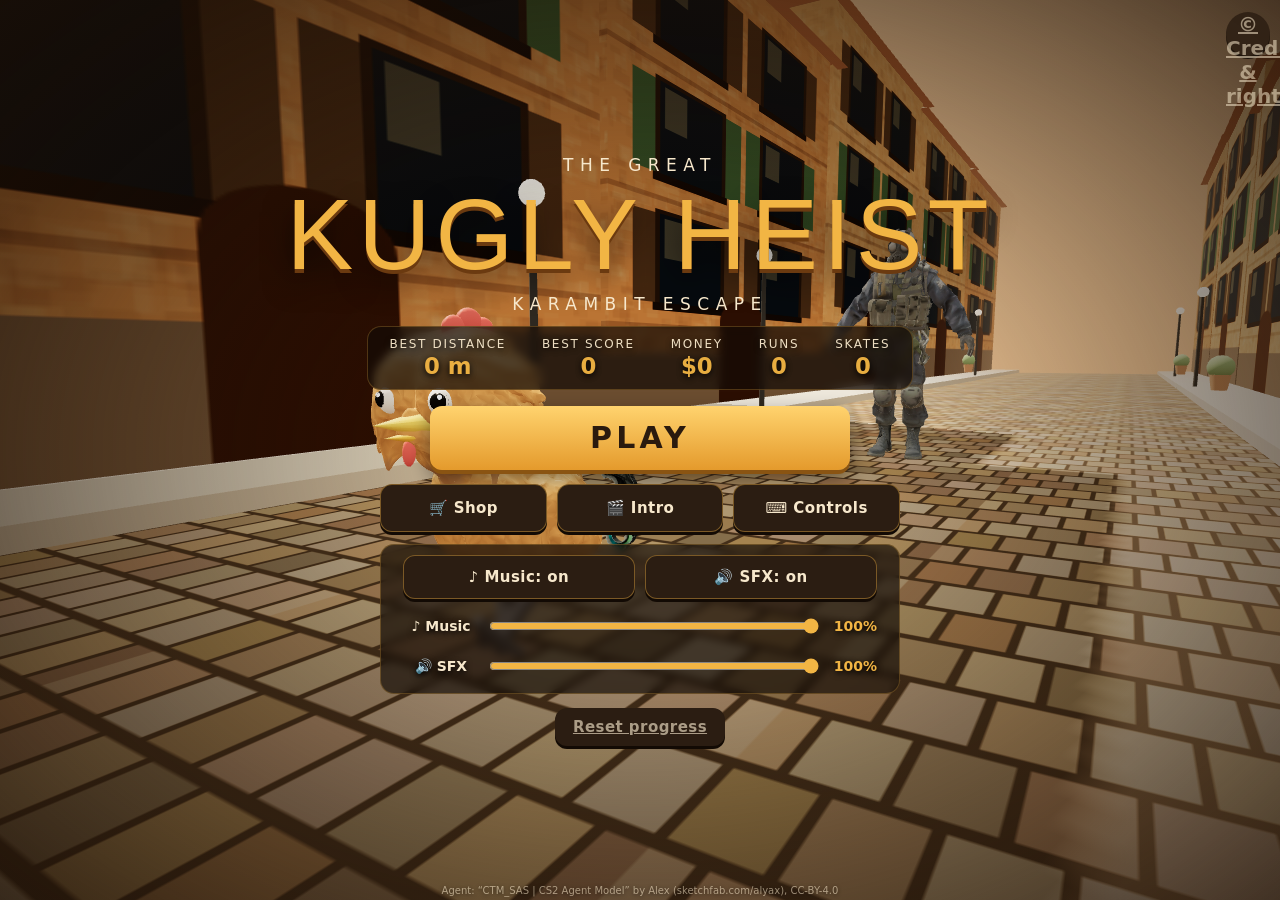
==== index.html @ df26b66a "Update index.html" ====
<!DOCTYPE html>
<html lang="en"><head><meta charset="utf-8"><meta name="viewport" content="width=device-width,initial-scale=1,viewport-fit=cover"><title>KUGLY HEIST</title>
<meta http-equiv="Cache-Control" content="no-cache, must-revalidate"><script>/* purge any old service worker + caches from earlier versions */try{navigator.serviceWorker&&navigator.serviceWorker.getRegistrations().then(function(r){r.forEach(function(x){x.unregister()})});window.caches&&caches.keys().then(function(k){k.forEach(function(x){caches.delete(x)})})}catch(e){}console.log('[chicken-heist] build 20261109k')</script>
<link rel="icon" type="image/png" href="icon-192.png"><link rel="stylesheet" href="css/style.css?v=20261109k"></head><body>
<div id="intro"><video id="introv" preload="none" playsinline webkit-playsinline disablepictureinpicture></video><button class="s" id="skip">SKIP ▶▶</button></div>
<div id="hud" class="hide"><div class="l"><div id="d">0 m</div><div id="s">0</div><div id="m">$0</div><div id="pu"></div></div>
<div id="chase"><span>KUGLY</span><i><b id="cb"></b></i></div><div id="zn"></div><div id="tut" class="hide"></div><button id="pb" class="s" aria-label="Pause">❚❚</button></div>
<div id="fl"></div>
<div id="menu" class="panel"><div class="mc1"><div class="sub">THE GREAT</div><h1>KUGLY HEIST</h1><div class="sub">KARAMBIT ESCAPE</div>
<div class="st card"><div>Best distance<b id="bd">0 m</b></div><div>Best score<b id="bs">0</b></div><div>Money<b id="bm">$0</b></div><div>Runs<b id="br">0</b></div><div>Skates<b id="bk">0</b></div></div>
<button id="play">PLAY</button>
</div><div class="mc2"><div class="mrow nav"><button class="s" id="shopb">🛒 Shop</button><button class="s" id="introb">🎬 Intro</button><button class="s" id="ctlb">⌨ Controls</button></div>
<div class="aud card"><div class="mrow"><button class="s" id="mus">♪ Music: on</button><button class="s" id="sfx">🔊 SFX: on</button></div><div class="vol"><label>♪ Music <input type="range" class="vs" data-k="mv" min="0" max="100" step="5"><b></b></label><label>🔊 SFX <input type="range" class="vs" data-k="sv" min="0" max="100" step="5"><b></b></label></div></div>
<div class="credit">Agent: “CTM_SAS | CS2 Agent Model” by Alex (sketchfab.com/alyax), CC-BY-4.0</div><div class="mrow"><button class="s dng" id="rs">Reset progress</button><button class="s dng" id="crb">© Credits &amp; rights</button></div></div></div>
<div id="shop" class="panel hide"><h2>SHOP</h2><div class="st"><div>Money<b id="shm">$0</b></div></div><div id="shl"></div><button class="s" id="shb">Back</button></div>
<div id="ctl" class="panel hide"><h2>CONTROLS</h2><div id="ctll"></div><div class="help">Click a key, then press the new one · Backspace removes it · Esc cancels<br>Gamepad: stick / D-pad move · A jump · B slide · Y skateboard · Start pause</div><div><button class="s" id="ctr">Reset defaults</button> <button class="s" id="ctb">Back</button></div></div>
<div id="cr" class="panel hide"><h2>CREDITS &amp; RIGHTS</h2><div id="crl"></div><button class="s" id="crx">Back</button></div>
<div id="pause" class="panel hide"><h2>PAUSED</h2><button id="res">RESUME</button><button id="rst" class="s">Restart</button><button id="mm" class="s">Main menu</button><div class="vol"><label>♪ Music <input type="range" class="vs" data-k="mv" min="0" max="100" step="5"><b></b></label><label>🔊 SFX <input type="range" class="vs" data-k="sv" min="0" max="100" step="5"><b></b></label></div></div>
<div id="over" class="panel hide"><h2>BUSTED!</h2><div class="rec" id="rec"></div>
<div class="st"><div>Distance<b id="od">0</b></div><div>Score<b id="os">0</b></div><div>Money<b id="om">0</b></div></div>
<button id="again">RESTART</button><button id="mm2" class="s">Main menu</button></div>
<script src="js/three.min.js?v=20261109k"></script>
<script src="js/GLTFLoader.js?v=20261109k"></script>
<script src="js/data-model.js?v=20261109k"></script>
<script src="js/data-music.js?v=20261109k"></script>
<script src="js/data-intro.js?v=20261109k"></script>
<script src="js/data-icons.js?v=20261109k"></script>
<script src="js/game.js?v=20261109k"></script>
<script src="js/intro.js?v=20261109k"></script>
</body></html>
---- css/style.css ----
:root{box-sizing:border-box;padding-top:env(safe-area-inset-top,0px);padding-bottom:env(safe-area-inset-bottom,0px);--gold:#f2b544;--cream:#f7e8cc;color-scheme:dark}
html,body{margin:0;height:100%;overflow:hidden;background:#1b130c;font-family:"Trebuchet MS","Segoe UI",system-ui,sans-serif;color:var(--cream);user-select:none;touch-action:none}
canvas{display:block;position:fixed;inset:0}
.hide{display:none!important}
#hud{position:fixed;inset:0;pointer-events:none;padding:max(12px,env(safe-area-inset-top)) 16px;font-weight:700;text-shadow:0 2px 6px #000b}
#hud .l{font-size:clamp(14px,2.4vw,22px);line-height:1.35}#d{font-size:clamp(22px,4vw,38px);color:var(--gold)}
#chase{position:absolute;left:50%;top:max(12px,env(safe-area-inset-top));transform:translateX(-50%);width:min(340px,40vw);text-align:center;font-size:12px;letter-spacing:.2em}
#chase i{display:block;height:12px;border-radius:8px;background:#0009;border:2px solid #f7e8cc66;overflow:hidden;margin-top:4px}
#cb{display:block;height:100%;width:80%;background:linear-gradient(90deg,#e0482b,#f2b544,#7bd35a);transition:width .2s}
#pu{position:absolute;left:16px;bottom:18px;display:flex;gap:8px;font-size:14px}
#pu span{background:#000a;border:2px solid var(--gold);border-radius:20px;padding:4px 12px}
#zn{position:absolute;left:0;right:0;top:28%;text-align:center;font-size:clamp(22px,5vw,46px);letter-spacing:.3em;opacity:0;transition:opacity .6s;color:var(--gold);font-family:Impact,"Arial Black",sans-serif}
#zn.show{opacity:1}
#pb{pointer-events:auto;position:absolute;right:16px;top:max(12px,env(safe-area-inset-top))}
.panel{position:fixed;inset:0;display:flex;flex-direction:column;align-items:center;justify-content:center;gap:14px;text-align:center;background:radial-gradient(ellipse at center,#0000 25%,#1b0f06cc 100%)}
h1{font:clamp(44px,10vw,100px)/0.95 Impact,"Arial Black",sans-serif;margin:0;letter-spacing:.05em;color:var(--gold);text-shadow:0 4px 0 #6b3a10,0 12px 30px #000b}
h2{font:clamp(30px,6vw,56px) Impact,"Arial Black",sans-serif;margin:0;color:var(--gold);letter-spacing:.05em}
.sub{letter-spacing:.38em;font-size:clamp(10px,2vw,17px)}
.st{display:flex;gap:26px;font-size:clamp(13px,2vw,18px)}.st b{display:block;font-size:1.6em;color:var(--gold)}
button{font:700 18px "Trebuchet MS",system-ui,sans-serif;letter-spacing:.12em;color:#2a1a0e;background:linear-gradient(#ffd36e,#e49a2c);border:0;border-radius:10px;padding:12px 38px;cursor:pointer;box-shadow:0 4px 0 #8a5412,0 8px 20px #0007;pointer-events:auto;transition:transform .1s}
button:hover{transform:translateY(-2px) scale(1.03)}button:active{transform:translateY(2px)}
button.s{background:#3b2a1c;color:var(--cream);box-shadow:0 3px 0 #1b0f06;padding:8px 20px;font-size:14px}
.vol{display:flex;gap:22px;flex-wrap:wrap;justify-content:center;font-size:14px;font-weight:700;text-shadow:0 2px 6px #000}.vol label{display:flex;align-items:center;gap:8px;pointer-events:auto}.vol input{width:120px;accent-color:var(--gold);cursor:pointer}.vol b{min-width:3.2em;text-align:left;font-weight:700;color:var(--gold)}
.sr{display:flex;align-items:center;gap:14px;background:#000a;border:2px solid #f2b54455;border-radius:12px;padding:8px 14px;width:min(560px,88vw);text-align:left;box-sizing:border-box}.sr .i{flex:1}.sr small{display:block;opacity:.8;font-size:12px}.sr button{padding:8px 16px;font-size:14px;white-space:nowrap}.sr button[disabled]{opacity:.45;cursor:default;transform:none}
#fl{position:fixed;inset:0;pointer-events:none;opacity:0;background:radial-gradient(ellipse at center,#0000 45%,#e0201cc0 100%)}#fl.on{animation:flh .45s ease-out}@keyframes flh{from{opacity:.95}to{opacity:0}}#chase.warn i{animation:wp .45s infinite alternate}@keyframes wp{to{border-color:#ff4030;box-shadow:0 0 14px #f33}}
#tut{position:absolute;left:50%;top:22%;transform:translateX(-50%);background:#000b;border:2px solid var(--gold);border-radius:14px;padding:12px 22px;text-align:center;font-size:clamp(14px,2.6vw,22px);max-width:86vw;line-height:1.4}#tut small{display:block;opacity:.7;font-size:.6em;margin-top:4px}.kc{display:flex;gap:6px;flex-wrap:wrap;justify-content:flex-end}.kb{padding:6px 12px;font-size:13px;min-width:44px}.kb.on{background:linear-gradient(#ffd36e,#e49a2c);color:#2a1a0e}
.help{font-size:13px;opacity:.8;max-width:520px;line-height:1.5}.rec{color:#7bd35a;font-weight:700;letter-spacing:.2em}
#intro{position:fixed;inset:0;z-index:1000;background:#000;display:none;opacity:1;transition:opacity .55s ease}
#intro.on{display:block}#intro.out{opacity:0;pointer-events:none}
#intro video{position:absolute;inset:0;width:100%;height:100%;object-fit:cover;background:#000}
@media (orientation:portrait){#intro video{object-fit:contain}}
#skip{position:absolute;right:max(16px,env(safe-area-inset-right));bottom:max(16px,env(safe-area-inset-bottom));padding:10px 24px;font-size:15px;opacity:.85}

/* ---- main menu layout ---- */
#menu{gap:12px}
.card{background:#140c06b0;border:1px solid #f2b54440;border-radius:14px;padding:10px 22px;backdrop-filter:blur(4px);-webkit-backdrop-filter:blur(4px);box-sizing:border-box}
#menu .st{gap:clamp(16px,3vw,36px);text-shadow:0 2px 6px #000}
#menu .st div{font-size:12px;letter-spacing:.14em;text-transform:uppercase;opacity:.95}
#menu .st b{font-size:1.9em;letter-spacing:0;text-transform:none;margin-top:2px}
#play{font-size:28px;padding:14px 84px;margin:4px 0 2px}
.mrow{display:flex;gap:10px;flex-wrap:wrap;justify-content:center}
.aud{display:flex;flex-direction:column;align-items:center;gap:10px}
#menu .help{text-shadow:0 1px 6px #000;opacity:.9;margin-top:2px}
button.dng{background:transparent;box-shadow:none;color:#f7e8cca0;text-decoration:underline;font-size:12px;letter-spacing:.06em;padding:4px 10px;margin-top:2px}
button.dng:hover{color:#ff8a6a;transform:none}
@media (max-height:620px){#menu{gap:8px}#menu .sub:first-child{display:none}#play{font-size:22px;padding:10px 64px}#menu .help small{display:none}.card{padding:6px 16px}#menu .st b{font-size:1.5em}}
@media (max-height:470px){#menu .help{display:none}h1{font-size:clamp(34px,8vw,60px)}}
.card{max-width:calc(100vw - 24px)}
@media (max-width:480px){#menu .st{gap:12px;padding:10px 12px}#menu .st div{font-size:10px}#menu .st b{font-size:1.6em}}

/* power-up icons (shield / 2x) */
.ic{display:inline-block;width:1.35em;height:1.35em;background-repeat:no-repeat;background-position:center;background-size:contain;vertical-align:-.3em;margin-right:6px}
#pu span{display:flex;align-items:center}#pu .ic{height:26px;width:26px;vertical-align:baseline}#pu .ic-x2{width:32px}

/* ================= UI v2: clearer buttons, HUD and touch pad ================= */
/* --- buttons --- */
button{min-height:48px;padding:12px 28px;font-size:17px;letter-spacing:.06em;border-radius:12px;-webkit-tap-highlight-color:transparent;touch-action:manipulation}
button:hover{transform:none}
@media (hover:hover){button:hover{filter:brightness(1.1);transform:translateY(-1px)}button.s:hover{border-color:var(--gold)}}
button:active{transform:translateY(2px) scale(.98);filter:none}
button:focus-visible,input[type=range]:focus-visible{outline:3px solid #fff;outline-offset:3px}
button.s{min-height:44px;padding:10px 18px;font-size:15px;letter-spacing:.03em;background:#2b1d12;border:1.5px solid #f2b54466;box-shadow:0 3px 0 #120a04}
button.dng{min-height:36px;border:0}
button[disabled]{cursor:default}

/* --- panels (menu keeps the live 3D scene visible, the rest get a readable dark glass backdrop) --- */
.panel{overflow-y:auto;-webkit-overflow-scrolling:touch;touch-action:pan-y;padding:max(16px,env(safe-area-inset-top)) 16px max(16px,env(safe-area-inset-bottom));justify-content:center;justify-content:safe center}
#pause,#over,#shop,#ctl{background:rgba(20,10,4,.8);backdrop-filter:blur(6px);-webkit-backdrop-filter:blur(6px)}
#pause>button,#over>button{width:min(320px,86vw)}
#pause h2,#over h2,#shop h2,#ctl h2{margin-bottom:4px}

/* --- main menu --- */
#play{width:min(420px,88vw);padding:14px 20px;font-size:30px;letter-spacing:.14em;min-height:64px;animation:pp 2.4s ease-in-out infinite}
@keyframes pp{50%{box-shadow:0 4px 0 #8a5412,0 8px 30px #f2b54488}}
.nav{display:grid;grid-template-columns:repeat(3,1fr);gap:10px;width:min(520px,92vw)}
.nav button{width:100%;padding:10px 6px;min-height:48px}
.aud{width:min(520px,92vw);gap:10px}
.aud .mrow{display:grid;grid-template-columns:repeat(2,1fr);gap:10px;width:100%}
.aud .mrow button{width:100%}
.vol{flex-direction:column;flex-wrap:nowrap;gap:6px;width:100%}
.vol label{display:grid;grid-template-columns:76px 1fr 52px;align-items:center;gap:8px;width:100%}
.vol input{width:100%;height:30px;cursor:pointer}
.vol b{text-align:right}
#pause .vol{width:min(420px,88vw)}
#menu .st{background:#140c06b8;border:1px solid #f2b54440;border-radius:14px}

/* --- shop / controls rows --- */
.sr{border-radius:14px;padding:10px 14px;gap:12px;background:#140c06d0}
.sr .i b{font-size:16px}.sr small{margin-top:2px}
.sr button{min-width:92px;min-height:44px;font-size:16px;padding:8px 14px;letter-spacing:.04em}
.sr button[disabled]{background:#44352a;color:#a8978a;box-shadow:none;opacity:1}
.kb{min-height:40px!important}
#shop #shl,#ctl #ctll{display:flex;flex-direction:column;gap:10px;align-items:center}
#shop .st>div,#over .st>div{background:#140c06b8;border:1px solid #f2b54440;border-radius:12px;padding:10px 20px;min-width:96px}
#shb,#ctb,#ctr{min-width:150px}

/* --- in-game HUD --- */
#hud .l{position:absolute;left:max(12px,env(safe-area-inset-left));top:max(12px,env(safe-area-inset-top));display:flex;flex-direction:column;gap:2px;min-width:164px;padding:8px 14px 10px;background:#140c06c0;border:1px solid #f2b54455;border-radius:14px;backdrop-filter:blur(4px);-webkit-backdrop-filter:blur(4px);line-height:1.2}
#d,#s,#m{display:flex;justify-content:space-between;align-items:baseline;gap:16px}
#d::before,#s::before,#m::before{font-size:10px;font-weight:700;letter-spacing:.18em;color:var(--cream);opacity:.7}
#d::before{content:'DISTANCE'}#s::before{content:'SCORE'}#m::before{content:'CASH'}
#d{font-size:clamp(22px,4vw,32px);color:var(--gold)}#s,#m{font-size:clamp(15px,2.6vw,20px)}
#m{color:#7bd35a}
#pu{display:flex;flex-wrap:wrap;gap:6px;margin-top:6px;font-size:14px}#pu:empty{display:none}
#pu span{display:flex;align-items:center;background:#000b;border:2px solid var(--gold);border-radius:999px;padding:3px 12px 3px 8px;white-space:nowrap}
#chase{width:min(380px,44vw);font-size:12px;letter-spacing:.24em}
#chase span{display:block;font-weight:700}
#chase i{height:16px;margin-top:5px;border-width:2px}
#chase.warn span{color:#ff6a50;animation:wp2 .45s infinite alternate}@keyframes wp2{to{opacity:.55}}
#pb{width:54px;height:54px;min-height:54px;padding:0;border-radius:50%;font-size:18px;letter-spacing:0;right:max(12px,env(safe-area-inset-right));top:max(12px,env(safe-area-inset-top));background:#140c06c0;border:2px solid #f2b54499;box-shadow:0 3px 10px #0008}

@media (max-width:480px){#hud .l{min-width:138px}#chase{width:min(260px,40vw)}#chase span{letter-spacing:.14em}}

/* --- menu split in two columns + compact shop on landscape phones --- */
.mc1,.mc2{display:flex;flex-direction:column;align-items:center;gap:12px}
@media (max-height:480px) and (orientation:landscape){
 #menu{flex-direction:row;gap:28px}
 .mc1{flex:1 1 46%;gap:8px}.mc2{flex:1 1 50%;max-width:440px;gap:8px}
 #menu h1{font-size:clamp(34px,7vw,56px)}
 #menu .sub:first-child{display:none}
 #play{min-height:54px;font-size:24px;width:min(340px,100%)}
 .nav button,.aud .mrow button{min-height:42px;padding:6px 4px;font-size:14px}
 .aud{padding:8px 12px;gap:6px}.vol{gap:2px}.vol input{height:26px}
 #menu .st{padding:6px 12px}
 button.dng{min-height:28px}
 #shop h2,#ctl h2{font-size:30px}
 #shop #shl{display:grid;grid-template-columns:1fr 1fr;gap:8px;width:min(900px,94vw)}
 #shop .sr{width:auto}
}

/* --- fixes --- */
#hud .l #pu{position:static;left:auto;bottom:auto}
@media (max-height:480px) and (orientation:landscape){.mc1,.mc2{min-width:0}.mc2 .nav,.mc2 .aud{width:100%}.vol label{grid-template-columns:70px 1fr 48px}}

/* --- HUD layout: chips stack under the stats, kugly bar gets its own row on narrow screens --- */
#pu{flex-direction:column;align-items:flex-start}
@media (max-width:480px){
 #chase{left:12px;right:78px;width:auto;transform:none;top:max(10px,env(safe-area-inset-top))}
 #hud .l{top:calc(max(12px,env(safe-area-inset-top)) + 46px)}
}

/* --- BUSTED screen: fits small phones (portrait + landscape) --- */
#rec:empty{display:none}
@media (max-width:480px){#over .st{gap:8px;width:100%;justify-content:center}#over .st>div{min-width:0;flex:1 1 0;padding:8px 6px;font-size:12px}#over .st b{font-size:1.35em}}
@media (max-height:520px){
 #over{flex-direction:row;flex-wrap:wrap;align-content:center;justify-content:center;gap:8px 12px;padding:8px 16px}
 #over h2{font-size:32px;width:100%;margin:0}
 #over .rec{width:100%;font-size:12px}
 #over .st{width:100%;justify-content:center;gap:10px}
 #over .st>div{min-width:0;padding:4px 12px;font-size:12px}#over .st b{font-size:1.25em}
 #over>button{width:min(240px,42vw);min-height:44px;padding:8px 12px;font-size:16px}
}

/* --- PLAY button: grows to fill the whole screen, then fades out --- */
.pz{position:fixed;z-index:900;display:flex;align-items:center;justify-content:center;box-sizing:border-box;border-radius:12px;background:linear-gradient(#ffd36e,#e49a2c);color:#2a1a0e;font:700 30px "Trebuchet MS",system-ui,sans-serif;letter-spacing:.14em;pointer-events:auto;transition:left .46s cubic-bezier(.7,0,.3,1),top .46s cubic-bezier(.7,0,.3,1),right .46s cubic-bezier(.7,0,.3,1),bottom .46s cubic-bezier(.7,0,.3,1),border-radius .46s,font-size .46s,opacity .33s ease}
.pz.go{left:0;top:0;right:0;bottom:0;border-radius:0;font-size:clamp(60px,16vw,160px)}
.pz.out{opacity:0;pointer-events:none}

/* menu overview: 5 stats fit narrow phones */
@media (max-width:480px){#menu .st{gap:8px;padding:10px 8px}#menu .st b{font-size:1.35em}}

/* --- lobby: no scrolling, controls text removed, credit kept as a tiny line --- */
#menu{overflow:hidden;touch-action:none;overscroll-behavior:none}
.credit{position:fixed;left:0;right:0;bottom:max(4px,env(safe-area-inset-bottom));text-align:center;font-size:10px;opacity:.55;pointer-events:none;text-shadow:0 1px 4px #000;padding:0 8px}
@media (max-height:700px) and (orientation:portrait){#menu,.mc1,.mc2{gap:8px}#menu .sub:first-child{display:none}#menu h1{font-size:clamp(40px,12vw,64px)}#play{min-height:54px;font-size:24px}.aud{padding:8px 12px;gap:8px}}
@media (max-height:380px) and (orientation:landscape){#menu .sub{display:none}#menu h1{font-size:clamp(30px,6vw,46px)}#play{min-height:46px;font-size:20px}.nav button,.aud .mrow button{min-height:38px}.vol input{height:22px}#menu .st{padding:4px 10px}#menu .st b{font-size:1.3em}.credit{display:none}}

/* --- Music / SFX toggles: red cross over the button when off --- */
#mus,#sfx{position:relative}
#mus.off,#sfx.off{opacity:.8}
#mus.off::after,#sfx.off::after{content:"";position:absolute;inset:0;border-radius:inherit;pointer-events:none;background:linear-gradient(to top right,transparent calc(50% - 2px),#e5322d calc(50% - 2px),#e5322d calc(50% + 2px),transparent calc(50% + 2px)),linear-gradient(to bottom right,transparent calc(50% - 2px),#e5322d calc(50% - 2px),#e5322d calc(50% + 2px),transparent calc(50% + 2px))}

/* --- credits / licenses --- */
#crb{position:fixed;top:max(10px,env(safe-area-inset-top));right:max(10px,env(safe-area-inset-right));width:44px;min-height:44px;height:44px;padding:0;border-radius:50%;font-size:20px;letter-spacing:0;opacity:.85;z-index:5}
#cr{background:rgba(20,10,4,.82);backdrop-filter:blur(6px);-webkit-backdrop-filter:blur(6px)}
#cr h2{font-size:clamp(24px,5vw,44px)}
#crl{display:flex;flex-direction:column;gap:10px;align-items:center}
#cr .help{max-width:min(560px,88vw)}
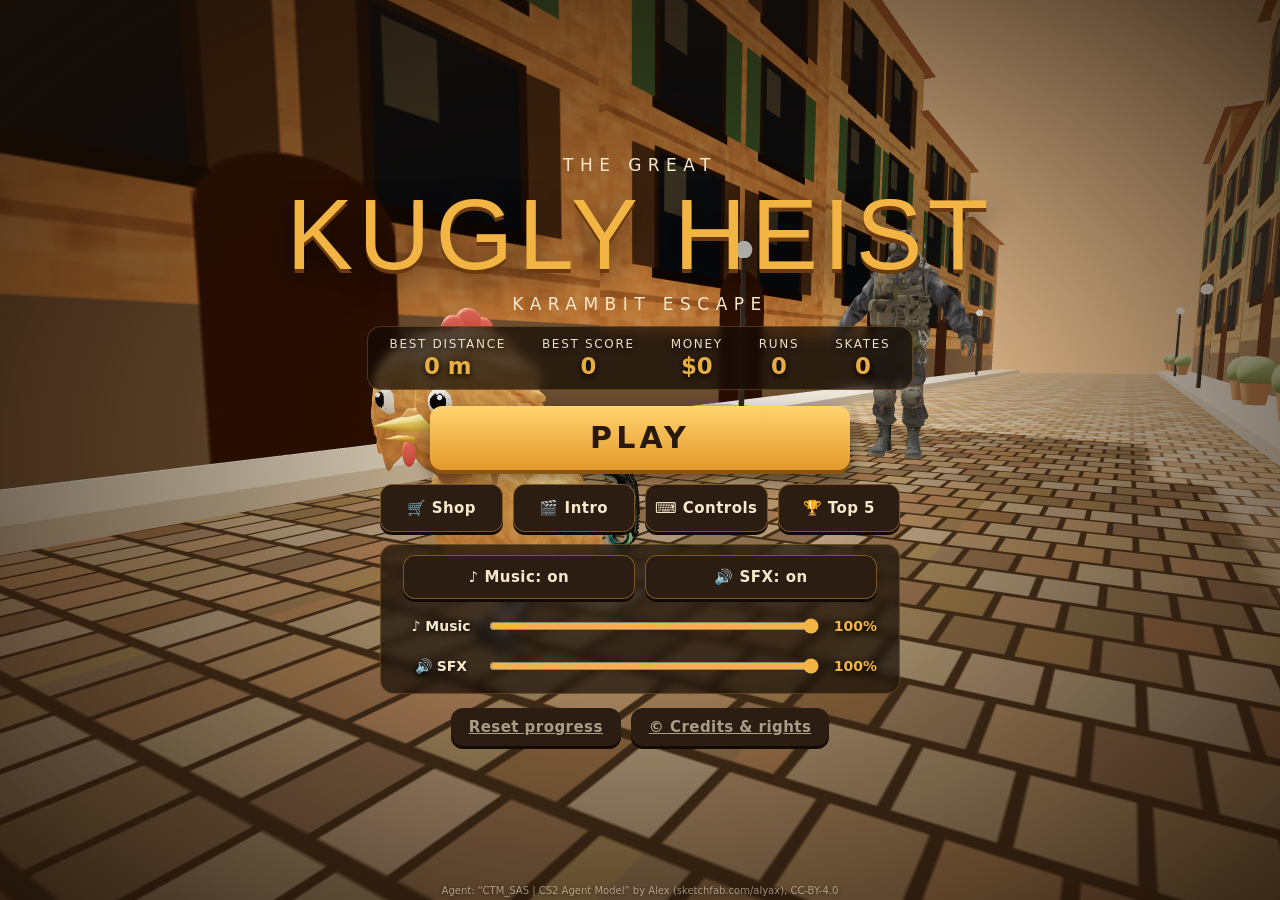
==== commit bba5751a: "Add files via upload" ====
--- a/index.html
+++ b/index.html
@@ -1,7 +1,8 @@
 <!DOCTYPE html>
 <html lang="en"><head><meta charset="utf-8"><meta name="viewport" content="width=device-width,initial-scale=1,viewport-fit=cover"><title>KUGLY HEIST</title>
-<meta http-equiv="Cache-Control" content="no-cache, must-revalidate"><script>/* purge any old service worker + caches from earlier versions */try{navigator.serviceWorker&&navigator.serviceWorker.getRegistrations().then(function(r){r.forEach(function(x){x.unregister()})});window.caches&&caches.keys().then(function(k){k.forEach(function(x){caches.delete(x)})})}catch(e){}console.log('[chicken-heist] build 20261109k')</script>
-<link rel="icon" type="image/png" href="icon-192.png"><link rel="stylesheet" href="css/style.css?v=20261109k"></head><body>
+<meta name="description" content="Kugly Heist: a 3D endless runner in your browser. Dodge obstacles, grab coins and power-ups, and escape with the karambit."><meta name="theme-color" content="#1b130c"><meta property="og:title" content="KUGLY HEIST"><meta property="og:description" content="The Great Kugly Heist: Karambit Escape. A 3D endless runner in your browser."><meta property="og:type" content="website">
+<meta http-equiv="Cache-Control" content="no-cache, must-revalidate"><script>/* delete caches from older versions, then register the offline service worker (sw.js) */try{window.caches&&caches.keys().then(function(k){k.forEach(function(x){if(x.indexOf('kugly-heist-')!==0)caches.delete(x)})});navigator.serviceWorker&&addEventListener('load',function(){navigator.serviceWorker.register('sw.js').catch(function(e){console.warn('[sw]',e)})})}catch(e){}console.log('[kugly-heist] build 20261110d')</script>
+<link rel="icon" type="image/png" href="icon-192.png"><link rel="apple-touch-icon" href="icon-192.png"><link rel="manifest" href="manifest.webmanifest"><link rel="stylesheet" href="css/style.css?v=20261110d"></head><body>
 <div id="intro"><video id="introv" preload="none" playsinline webkit-playsinline disablepictureinpicture></video><button class="s" id="skip">SKIP ▶▶</button></div>
 <div id="hud" class="hide"><div class="l"><div id="d">0 m</div><div id="s">0</div><div id="m">$0</div><div id="pu"></div></div>
 <div id="chase"><span>KUGLY</span><i><b id="cb"></b></i></div><div id="zn"></div><div id="tut" class="hide"></div><button id="pb" class="s" aria-label="Pause">❚❚</button></div>
@@ -9,22 +10,20 @@
 <div id="menu" class="panel"><div class="mc1"><div class="sub">THE GREAT</div><h1>KUGLY HEIST</h1><div class="sub">KARAMBIT ESCAPE</div>
 <div class="st card"><div>Best distance<b id="bd">0 m</b></div><div>Best score<b id="bs">0</b></div><div>Money<b id="bm">$0</b></div><div>Runs<b id="br">0</b></div><div>Skates<b id="bk">0</b></div></div>
 <button id="play">PLAY</button>
-</div><div class="mc2"><div class="mrow nav"><button class="s" id="shopb">🛒 Shop</button><button class="s" id="introb">🎬 Intro</button><button class="s" id="ctlb">⌨ Controls</button></div>
+</div><div class="mc2"><div class="mrow nav"><button class="s" id="shopb">🛒 Shop</button><button class="s" id="introb">🎬 Intro</button><button class="s" id="ctlb">⌨ Controls</button><button class="s" id="topb">🏆 Top 5</button></div>
 <div class="aud card"><div class="mrow"><button class="s" id="mus">♪ Music: on</button><button class="s" id="sfx">🔊 SFX: on</button></div><div class="vol"><label>♪ Music <input type="range" class="vs" data-k="mv" min="0" max="100" step="5"><b></b></label><label>🔊 SFX <input type="range" class="vs" data-k="sv" min="0" max="100" step="5"><b></b></label></div></div>
 <div class="credit">Agent: “CTM_SAS | CS2 Agent Model” by Alex (sketchfab.com/alyax), CC-BY-4.0</div><div class="mrow"><button class="s dng" id="rs">Reset progress</button><button class="s dng" id="crb">© Credits &amp; rights</button></div></div></div>
 <div id="shop" class="panel hide"><h2>SHOP</h2><div class="st"><div>Money<b id="shm">$0</b></div></div><div id="shl"></div><button class="s" id="shb">Back</button></div>
 <div id="ctl" class="panel hide"><h2>CONTROLS</h2><div id="ctll"></div><div class="help">Click a key, then press the new one · Backspace removes it · Esc cancels<br>Gamepad: stick / D-pad move · A jump · B slide · Y skateboard · Start pause</div><div><button class="s" id="ctr">Reset defaults</button> <button class="s" id="ctb">Back</button></div></div>
+<div id="top" class="panel hide"><h2>TOP 5 RUNS</h2><div id="topl"></div><button class="s" id="tpx">Back</button></div>
 <div id="cr" class="panel hide"><h2>CREDITS &amp; RIGHTS</h2><div id="crl"></div><button class="s" id="crx">Back</button></div>
 <div id="pause" class="panel hide"><h2>PAUSED</h2><button id="res">RESUME</button><button id="rst" class="s">Restart</button><button id="mm" class="s">Main menu</button><div class="vol"><label>♪ Music <input type="range" class="vs" data-k="mv" min="0" max="100" step="5"><b></b></label><label>🔊 SFX <input type="range" class="vs" data-k="sv" min="0" max="100" step="5"><b></b></label></div></div>
 <div id="over" class="panel hide"><h2>BUSTED!</h2><div class="rec" id="rec"></div>
 <div class="st"><div>Distance<b id="od">0</b></div><div>Score<b id="os">0</b></div><div>Money<b id="om">0</b></div></div>
 <button id="again">RESTART</button><button id="mm2" class="s">Main menu</button></div>
-<script src="js/three.min.js?v=20261109k"></script>
-<script src="js/GLTFLoader.js?v=20261109k"></script>
-<script src="js/data-model.js?v=20261109k"></script>
-<script src="js/data-music.js?v=20261109k"></script>
-<script src="js/data-intro.js?v=20261109k"></script>
-<script src="js/data-icons.js?v=20261109k"></script>
-<script src="js/game.js?v=20261109k"></script>
-<script src="js/intro.js?v=20261109k"></script>
+<script src="js/three.min.js?v=20261110d"></script>
+<script src="js/GLTFLoader.js?v=20261110d"></script>
+<script src="js/data-icons.js?v=20261110d"></script>
+<script src="js/game.js?v=20261110d"></script>
+<script src="js/intro.js?v=20261110d"></script>
 </body></html>
--- a/css/style.css
+++ b/css/style.css
@@ -171,8 +171,16 @@
 #mus.off::after,#sfx.off::after{content:"";position:absolute;inset:0;border-radius:inherit;pointer-events:none;background:linear-gradient(to top right,transparent calc(50% - 2px),#e5322d calc(50% - 2px),#e5322d calc(50% + 2px),transparent calc(50% + 2px)),linear-gradient(to bottom right,transparent calc(50% - 2px),#e5322d calc(50% - 2px),#e5322d calc(50% + 2px),transparent calc(50% + 2px))}
 
 /* --- credits / licenses --- */
-#crb{position:fixed;top:max(10px,env(safe-area-inset-top));right:max(10px,env(safe-area-inset-right));width:44px;min-height:44px;height:44px;padding:0;border-radius:50%;font-size:20px;letter-spacing:0;opacity:.85;z-index:5}
+#crb{white-space:nowrap}
 #cr{background:rgba(20,10,4,.82);backdrop-filter:blur(6px);-webkit-backdrop-filter:blur(6px)}
 #cr h2{font-size:clamp(24px,5vw,44px)}
 #crl{display:flex;flex-direction:column;gap:10px;align-items:center}
 #cr .help{max-width:min(560px,88vw)}
+
+/* Top 5 panel */
+#top{background:rgba(20,10,4,.82);backdrop-filter:blur(6px);-webkit-backdrop-filter:blur(6px)}
+#top h2{font-size:clamp(24px,5vw,44px)}
+#topl{display:flex;flex-direction:column;gap:10px;align-items:center}
+#top .sr{width:min(420px,88vw)}
+.nav{grid-template-columns:repeat(auto-fit,minmax(96px,1fr))}
+@media (max-width:480px){.nav{grid-template-columns:repeat(2,1fr)}}
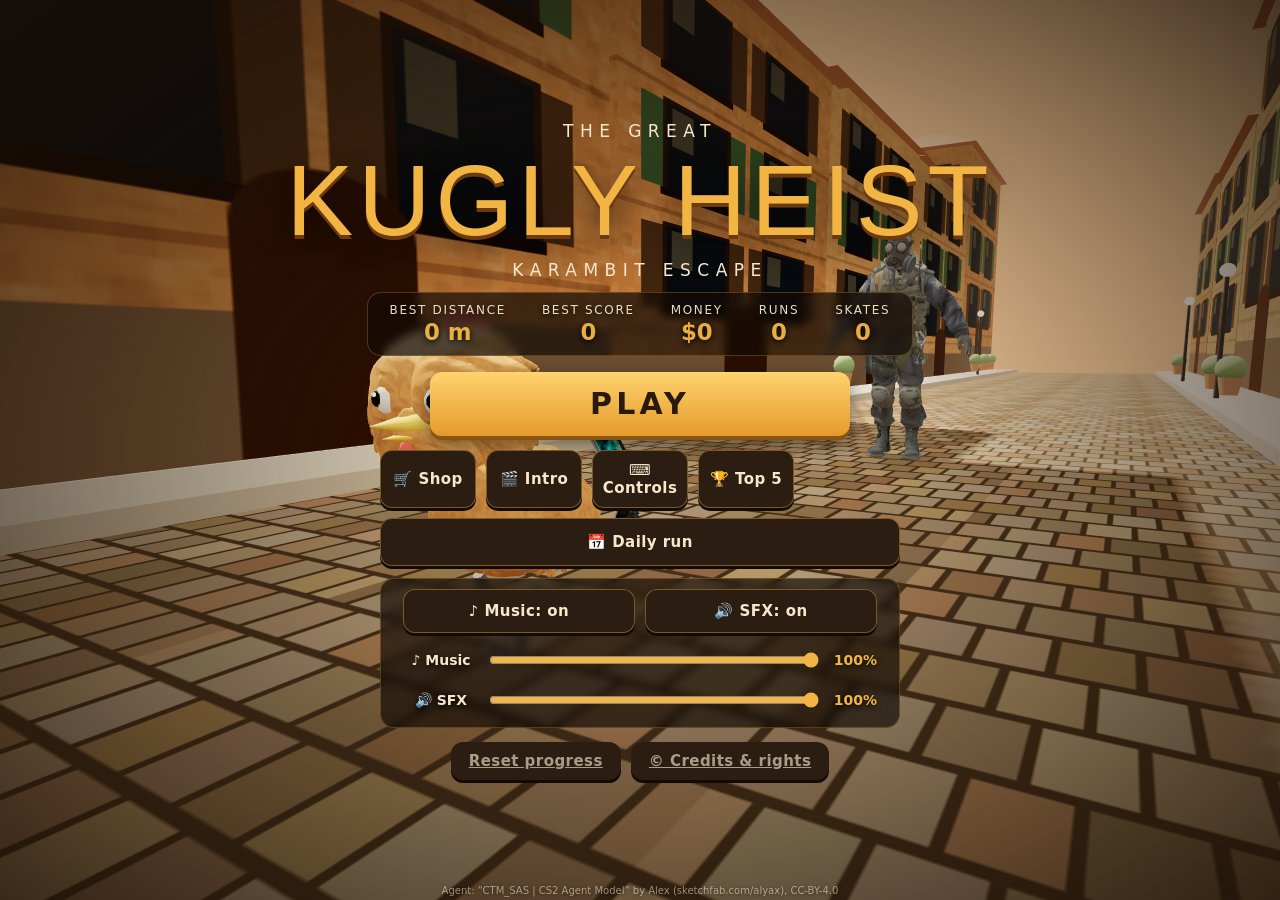
==== commit 6297eb6b: "Add kugly-heist delta update Co-Authored-By: Claude Sonnet 5.5 <noreply@anthropic.com> Claude-Sessio" ====
--- a/index.html
+++ b/index.html
@@ -1,8 +1,8 @@
 <!DOCTYPE html>
 <html lang="en"><head><meta charset="utf-8"><meta name="viewport" content="width=device-width,initial-scale=1,viewport-fit=cover"><title>KUGLY HEIST</title>
 <meta name="description" content="Kugly Heist: a 3D endless runner in your browser. Dodge obstacles, grab coins and power-ups, and escape with the karambit."><meta name="theme-color" content="#1b130c"><meta property="og:title" content="KUGLY HEIST"><meta property="og:description" content="The Great Kugly Heist: Karambit Escape. A 3D endless runner in your browser."><meta property="og:type" content="website">
-<meta http-equiv="Cache-Control" content="no-cache, must-revalidate"><script>/* delete caches from older versions, then register the offline service worker (sw.js) */try{window.caches&&caches.keys().then(function(k){k.forEach(function(x){if(x.indexOf('kugly-heist-')!==0)caches.delete(x)})});navigator.serviceWorker&&addEventListener('load',function(){navigator.serviceWorker.register('sw.js').catch(function(e){console.warn('[sw]',e)})})}catch(e){}console.log('[kugly-heist] build 20261110d')</script>
-<link rel="icon" type="image/png" href="icon-192.png"><link rel="apple-touch-icon" href="icon-192.png"><link rel="manifest" href="manifest.webmanifest"><link rel="stylesheet" href="css/style.css?v=20261110d"></head><body>
+<meta http-equiv="Cache-Control" content="no-cache, must-revalidate"><script>/* delete caches from older versions, then register the offline service worker (sw.js) */try{window.caches&&caches.keys().then(function(k){k.forEach(function(x){if(x.indexOf('kugly-heist-')!==0)caches.delete(x)})});navigator.serviceWorker&&addEventListener('load',function(){navigator.serviceWorker.register('sw.js').catch(function(e){console.warn('[sw]',e)})})}catch(e){}console.log('[kugly-heist] build 20261110f')</script>
+<link rel="icon" type="image/png" href="icon-192.png"><link rel="apple-touch-icon" href="icon-192.png"><link rel="manifest" href="manifest.webmanifest"><link rel="stylesheet" href="css/style.css?v=20261110f"></head><body>
 <div id="intro"><video id="introv" preload="none" playsinline webkit-playsinline disablepictureinpicture></video><button class="s" id="skip">SKIP ▶▶</button></div>
 <div id="hud" class="hide"><div class="l"><div id="d">0 m</div><div id="s">0</div><div id="m">$0</div><div id="pu"></div></div>
 <div id="chase"><span>KUGLY</span><i><b id="cb"></b></i></div><div id="zn"></div><div id="tut" class="hide"></div><button id="pb" class="s" aria-label="Pause">❚❚</button></div>
@@ -10,7 +10,7 @@
 <div id="menu" class="panel"><div class="mc1"><div class="sub">THE GREAT</div><h1>KUGLY HEIST</h1><div class="sub">KARAMBIT ESCAPE</div>
 <div class="st card"><div>Best distance<b id="bd">0 m</b></div><div>Best score<b id="bs">0</b></div><div>Money<b id="bm">$0</b></div><div>Runs<b id="br">0</b></div><div>Skates<b id="bk">0</b></div></div>
 <button id="play">PLAY</button>
-</div><div class="mc2"><div class="mrow nav"><button class="s" id="shopb">🛒 Shop</button><button class="s" id="introb">🎬 Intro</button><button class="s" id="ctlb">⌨ Controls</button><button class="s" id="topb">🏆 Top 5</button></div>
+</div><div class="mc2"><div class="mrow nav"><button class="s" id="shopb">🛒 Shop</button><button class="s" id="introb">🎬 Intro</button><button class="s" id="ctlb">⌨ Controls</button><button class="s" id="topb">🏆 Top 5</button><button class="s" id="dailyb">📅 Daily run</button></div>
 <div class="aud card"><div class="mrow"><button class="s" id="mus">♪ Music: on</button><button class="s" id="sfx">🔊 SFX: on</button></div><div class="vol"><label>♪ Music <input type="range" class="vs" data-k="mv" min="0" max="100" step="5"><b></b></label><label>🔊 SFX <input type="range" class="vs" data-k="sv" min="0" max="100" step="5"><b></b></label></div></div>
 <div class="credit">Agent: “CTM_SAS | CS2 Agent Model” by Alex (sketchfab.com/alyax), CC-BY-4.0</div><div class="mrow"><button class="s dng" id="rs">Reset progress</button><button class="s dng" id="crb">© Credits &amp; rights</button></div></div></div>
 <div id="shop" class="panel hide"><h2>SHOP</h2><div class="st"><div>Money<b id="shm">$0</b></div></div><div id="shl"></div><button class="s" id="shb">Back</button></div>
@@ -21,9 +21,9 @@
 <div id="over" class="panel hide"><h2>BUSTED!</h2><div class="rec" id="rec"></div>
 <div class="st"><div>Distance<b id="od">0</b></div><div>Score<b id="os">0</b></div><div>Money<b id="om">0</b></div></div>
 <button id="again">RESTART</button><button id="mm2" class="s">Main menu</button></div>
-<script src="js/three.min.js?v=20261110d"></script>
-<script src="js/GLTFLoader.js?v=20261110d"></script>
-<script src="js/data-icons.js?v=20261110d"></script>
-<script src="js/game.js?v=20261110d"></script>
-<script src="js/intro.js?v=20261110d"></script>
+<script src="js/three.min.js?v=20261110f"></script>
+<script src="js/GLTFLoader.js?v=20261110f"></script>
+<script src="js/data-icons.js?v=20261110f"></script>
+<script src="js/game.js?v=20261110f"></script>
+<script src="js/intro.js?v=20261110f"></script>
 </body></html>
--- a/css/style.css
+++ b/css/style.css
@@ -184,3 +184,4 @@
 #top .sr{width:min(420px,88vw)}
 .nav{grid-template-columns:repeat(auto-fit,minmax(96px,1fr))}
 @media (max-width:480px){.nav{grid-template-columns:repeat(2,1fr)}}
+#dailyb{grid-column:1/-1}
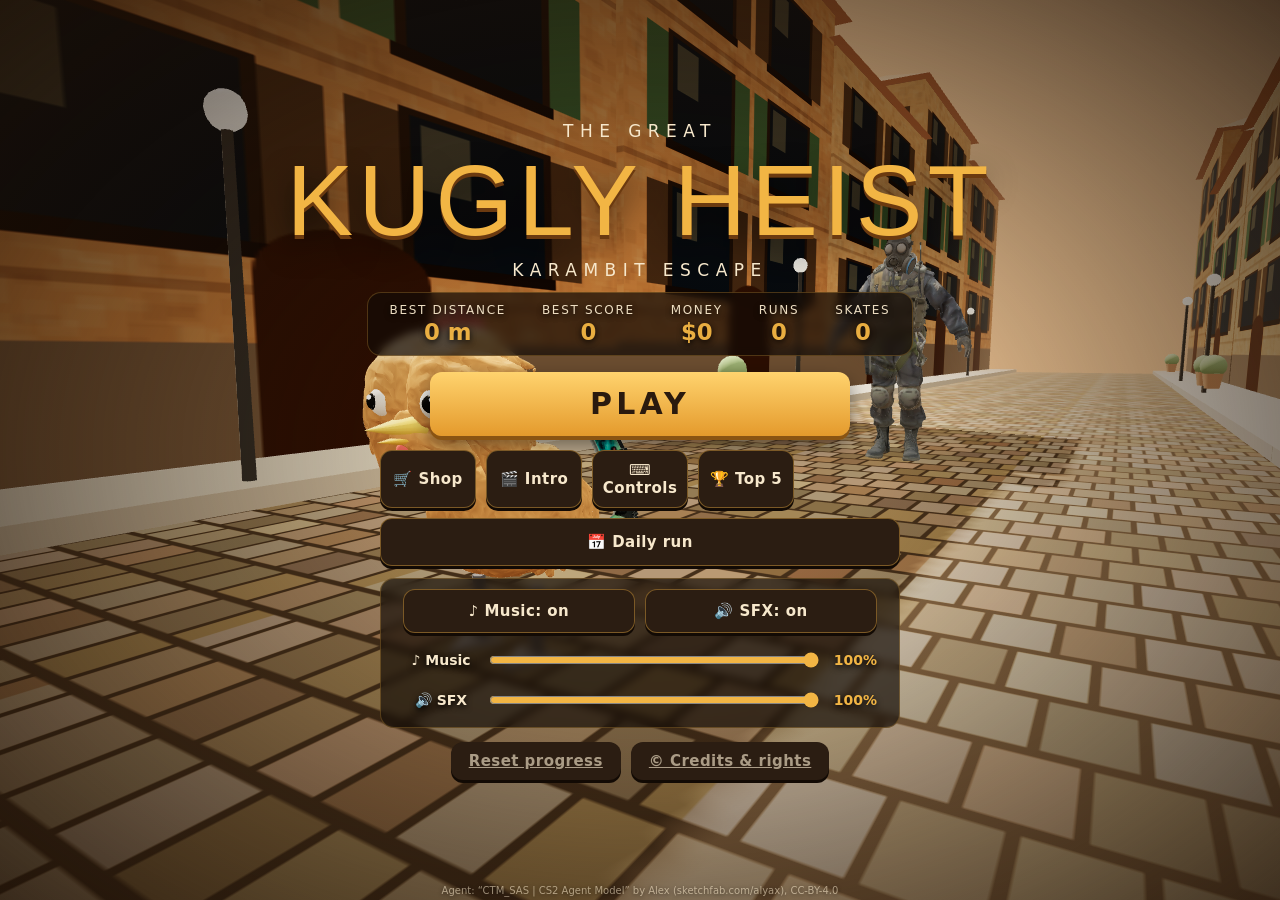
==== commit d5680284: "Make all obstacles solid with knockback, swept collision to prevent tunnelling Co-Authored-By: Claud" ====
--- a/index.html
+++ b/index.html
@@ -24,6 +24,6 @@
 <script src="js/three.min.js?v=20261110f"></script>
 <script src="js/GLTFLoader.js?v=20261110f"></script>
 <script src="js/data-icons.js?v=20261110f"></script>
-<script src="js/game.js?v=20261110f"></script>
+<script src="js/game.js?v=20261110g"></script>
 <script src="js/intro.js?v=20261110f"></script>
 </body></html>
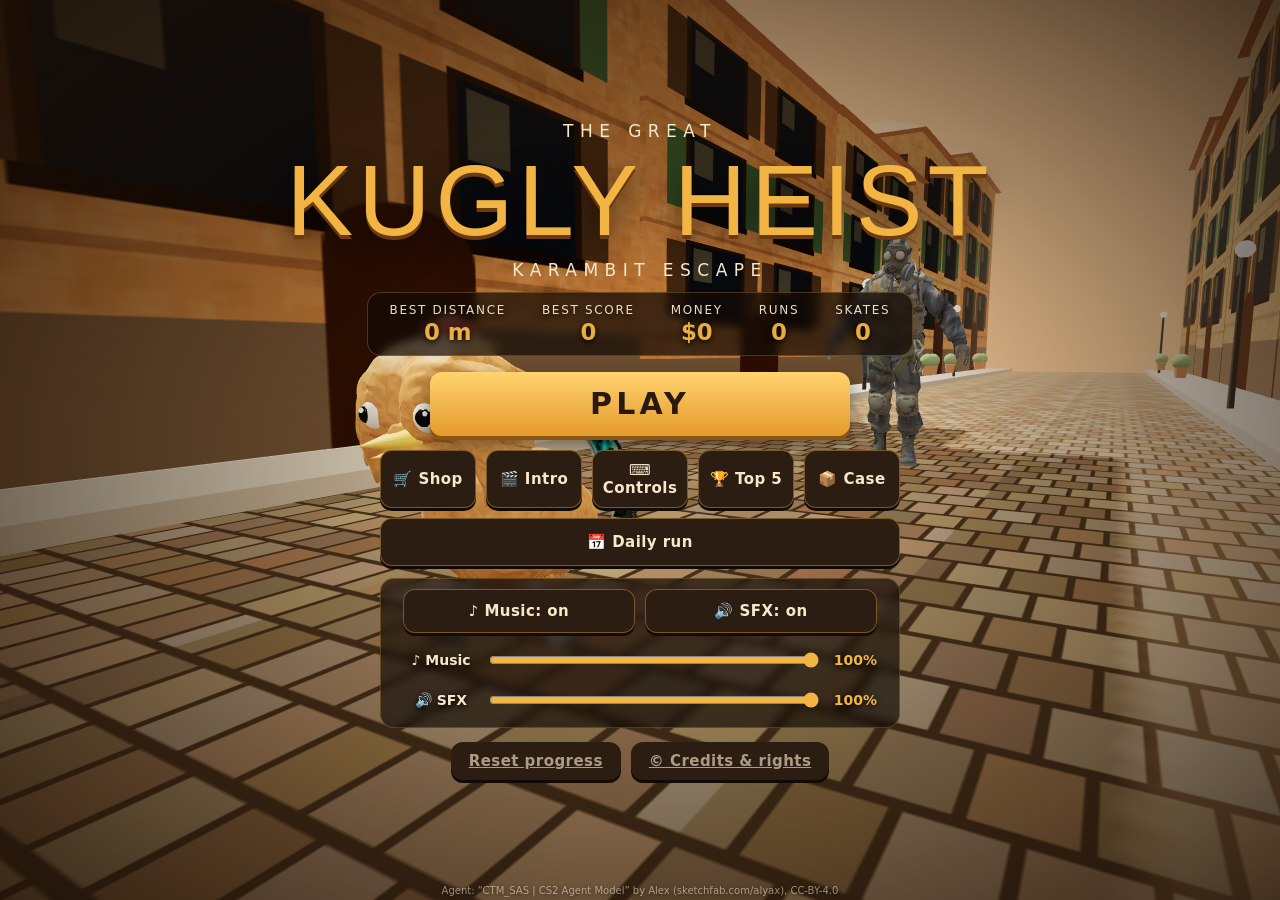
==== commit 1fc31bec: "Add Case gamble panel: $100 per case, roll animation, inventory and selling Co-Authored-By: Claude S" ====
--- a/index.html
+++ b/index.html
@@ -10,11 +10,12 @@
 <div id="menu" class="panel"><div class="mc1"><div class="sub">THE GREAT</div><h1>KUGLY HEIST</h1><div class="sub">KARAMBIT ESCAPE</div>
 <div class="st card"><div>Best distance<b id="bd">0 m</b></div><div>Best score<b id="bs">0</b></div><div>Money<b id="bm">$0</b></div><div>Runs<b id="br">0</b></div><div>Skates<b id="bk">0</b></div></div>
 <button id="play">PLAY</button>
-</div><div class="mc2"><div class="mrow nav"><button class="s" id="shopb">🛒 Shop</button><button class="s" id="introb">🎬 Intro</button><button class="s" id="ctlb">⌨ Controls</button><button class="s" id="topb">🏆 Top 5</button><button class="s" id="dailyb">📅 Daily run</button></div>
+</div><div class="mc2"><div class="mrow nav"><button class="s" id="shopb">🛒 Shop</button><button class="s" id="introb">🎬 Intro</button><button class="s" id="ctlb">⌨ Controls</button><button class="s" id="topb">🏆 Top 5</button><button class="s" id="caseb">📦 Case</button><button class="s" id="dailyb">📅 Daily run</button></div>
 <div class="aud card"><div class="mrow"><button class="s" id="mus">♪ Music: on</button><button class="s" id="sfx">🔊 SFX: on</button></div><div class="vol"><label>♪ Music <input type="range" class="vs" data-k="mv" min="0" max="100" step="5"><b></b></label><label>🔊 SFX <input type="range" class="vs" data-k="sv" min="0" max="100" step="5"><b></b></label></div></div>
 <div class="credit">Agent: “CTM_SAS | CS2 Agent Model” by Alex (sketchfab.com/alyax), CC-BY-4.0</div><div class="mrow"><button class="s dng" id="rs">Reset progress</button><button class="s dng" id="crb">© Credits &amp; rights</button></div></div></div>
 <div id="shop" class="panel hide"><h2>SHOP</h2><div class="st"><div>Money<b id="shm">$0</b></div></div><div id="shl"></div><button class="s" id="shb">Back</button></div>
 <div id="ctl" class="panel hide"><h2>CONTROLS</h2><div id="ctll"></div><div class="help">Click a key, then press the new one · Backspace removes it · Esc cancels<br>Gamepad: stick / D-pad move · A jump · B slide · Y skateboard · Start pause</div><div><button class="s" id="ctr">Reset defaults</button> <button class="s" id="ctb">Back</button></div></div>
+<div id="case" class="panel hide"><h2>KUGLY CASE</h2><div class="st"><div>Money<b id="cs_m">$0</b></div><div>Opened<b id="cs_n">0</b></div></div><div id="cs_roll"><div id="cs_strip"></div><i id="cs_mark"></i></div><div id="cs_res" class="help">Open a case for $100 and see what drops.</div><button id="cs_open">Open case · $100</button><div class="help">Odds: Mil-Spec 79.9% · Restricted 16% · Classified 3.2% · Covert 0.64% · Rare ★ 0.26%</div><div id="cs_inv"></div><button class="s" id="cs_back">Back</button></div>
 <div id="top" class="panel hide"><h2>TOP 5 RUNS</h2><div id="topl"></div><button class="s" id="tpx">Back</button></div>
 <div id="cr" class="panel hide"><h2>CREDITS &amp; RIGHTS</h2><div id="crl"></div><button class="s" id="crx">Back</button></div>
 <div id="pause" class="panel hide"><h2>PAUSED</h2><button id="res">RESUME</button><button id="rst" class="s">Restart</button><button id="mm" class="s">Main menu</button><div class="vol"><label>♪ Music <input type="range" class="vs" data-k="mv" min="0" max="100" step="5"><b></b></label><label>🔊 SFX <input type="range" class="vs" data-k="sv" min="0" max="100" step="5"><b></b></label></div></div>
@@ -24,6 +25,6 @@
 <script src="js/three.min.js?v=20261110f"></script>
 <script src="js/GLTFLoader.js?v=20261110f"></script>
 <script src="js/data-icons.js?v=20261110f"></script>
-<script src="js/game.js?v=20261110g"></script>
+<script src="js/game.js?v=20261110h"></script>
 <script src="js/intro.js?v=20261110f"></script>
 </body></html>
--- a/css/style.css
+++ b/css/style.css
@@ -185,3 +185,19 @@
 .nav{grid-template-columns:repeat(auto-fit,minmax(96px,1fr))}
 @media (max-width:480px){.nav{grid-template-columns:repeat(2,1fr)}}
 #dailyb{grid-column:1/-1}
+
+/* ---------- Case (gamble) ---------- */
+#case{background:rgba(20,10,4,.8);backdrop-filter:blur(6px);-webkit-backdrop-filter:blur(6px)}
+#case h2{margin-bottom:4px}
+#case .st>div{background:#140c06b8;border:1px solid #f2b54440;border-radius:12px;padding:10px 20px;min-width:96px}
+#cs_roll{position:relative;overflow:hidden;width:min(620px,94vw);height:128px;background:#0009;border:2px solid #f2b54455;border-radius:14px}
+#cs_strip{position:absolute;left:0;top:0;height:100%;display:flex;gap:6px;padding:8px 0;box-sizing:border-box;will-change:transform}
+#cs_mark{position:absolute;left:50%;top:0;bottom:0;width:3px;margin-left:-1.5px;background:#ffd060;box-shadow:0 0 10px #ffd060}
+.cs_it{flex:0 0 104px;height:100%;box-sizing:border-box;display:flex;flex-direction:column;align-items:center;justify-content:center;gap:4px;padding:4px;background:#1b110a;border-bottom:4px solid var(--rc);border-radius:8px;font-size:11px;line-height:1.2;color:var(--cream)}
+.cs_it span{font-size:26px}
+#cs_open{min-width:220px}
+#cs_open[disabled]{background:#44352a;color:#a8978a;box-shadow:none}
+#cs_res b{font-size:1.15em}
+#cs_inv{display:flex;flex-direction:column;gap:6px;width:min(560px,92vw);max-height:30vh;overflow-y:auto}
+#cs_inv .sr{padding:6px 12px;border-left:5px solid var(--rc)}
+#cs_inv .sr button{min-width:84px;min-height:36px;font-size:13px}
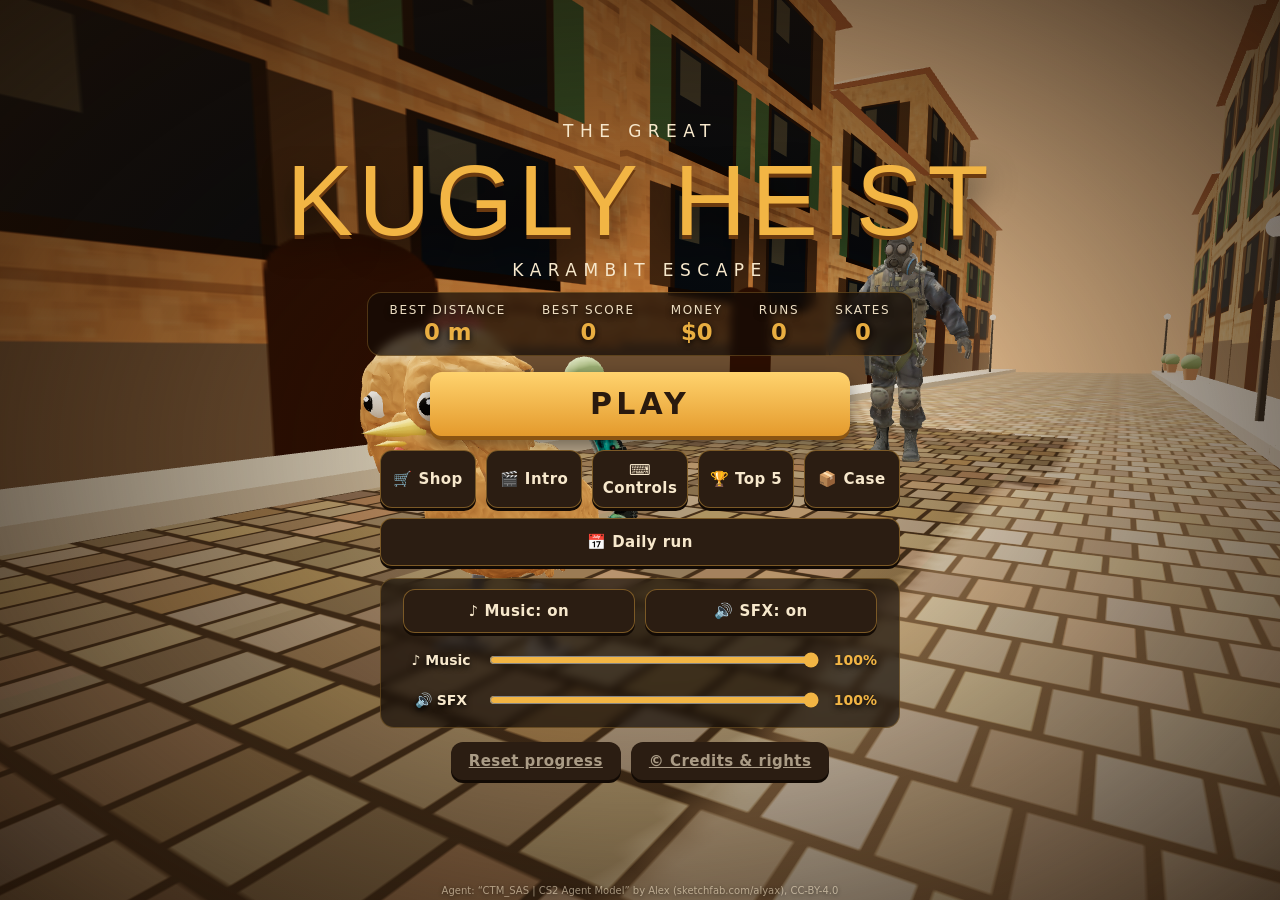
==== commit 206a4fe5: "Case: add Printstream (Deagle, USP-S, M4A1-S) rendered icons and knife images Co-Authored-By: Claude" ====
--- a/index.html
+++ b/index.html
@@ -25,6 +25,6 @@
 <script src="js/three.min.js?v=20261110f"></script>
 <script src="js/GLTFLoader.js?v=20261110f"></script>
 <script src="js/data-icons.js?v=20261110f"></script>
-<script src="js/game.js?v=20261110h"></script>
+<script src="js/game.js?v=20261110j"></script>
 <script src="js/intro.js?v=20261110f"></script>
 </body></html>
--- a/css/style.css
+++ b/css/style.css
@@ -201,3 +201,6 @@
 #cs_inv{display:flex;flex-direction:column;gap:6px;width:min(560px,92vw);max-height:30vh;overflow-y:auto}
 #cs_inv .sr{padding:6px 12px;border-left:5px solid var(--rc)}
 #cs_inv .sr button{min-width:84px;min-height:36px;font-size:13px}
+.cs_it span img{width:92px;height:57px;object-fit:contain;display:block;pointer-events:none}
+.cs_it:has(img) span{height:57px;display:flex;align-items:center}
+#cs_inv .cs_th{flex:0 0 auto}#cs_inv .cs_th img{width:72px;height:45px;object-fit:contain;display:block}#cs_inv .cs_th:empty{display:none}
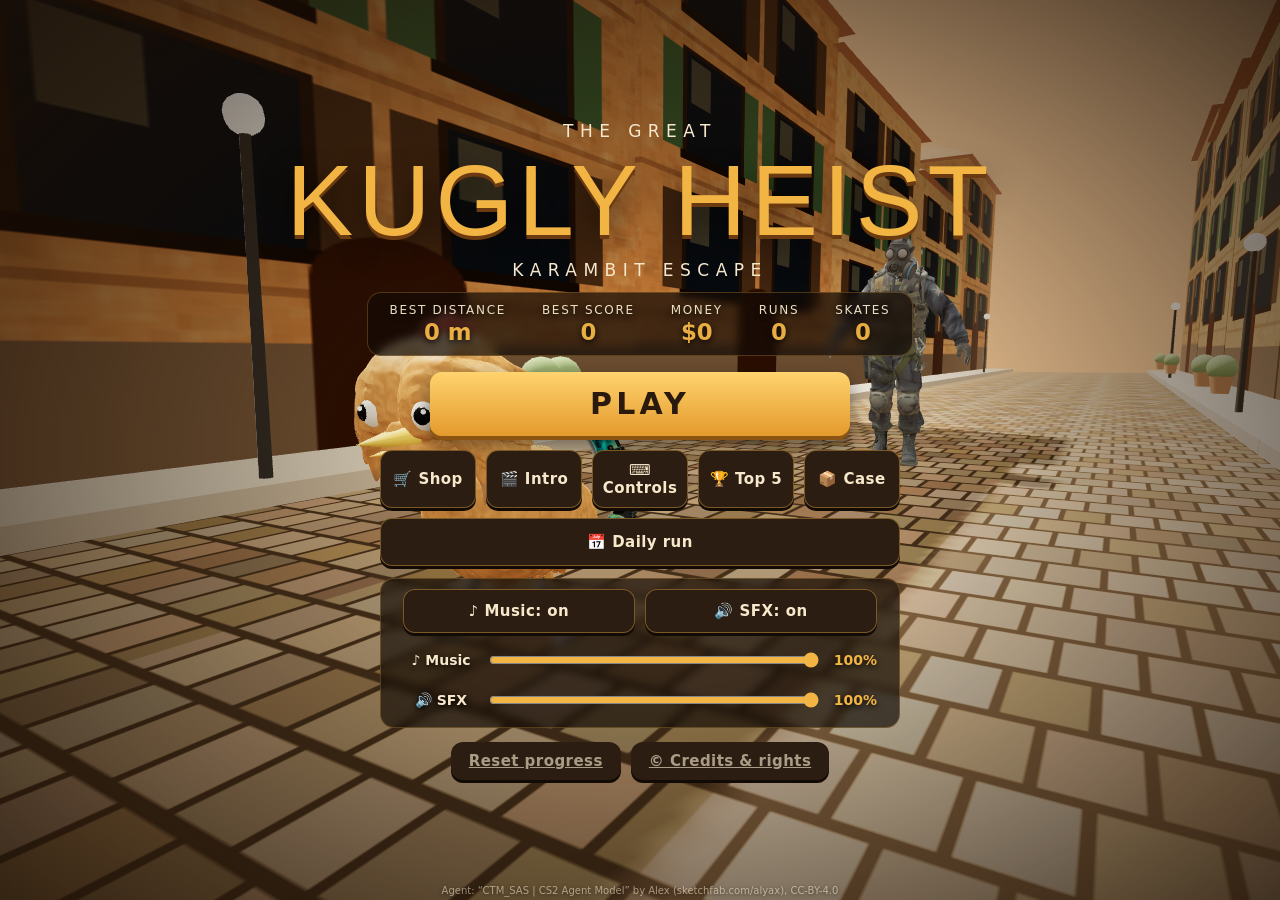
==== commit d425f2c7: "Case: remove weapon emoji from items without images Co-Authored-By: Claude Sonnet 5.5 <noreply@anthr" ====
--- a/index.html
+++ b/index.html
@@ -25,6 +25,6 @@
 <script src="js/three.min.js?v=20261110f"></script>
 <script src="js/GLTFLoader.js?v=20261110f"></script>
 <script src="js/data-icons.js?v=20261110f"></script>
-<script src="js/game.js?v=20261110j"></script>
+<script src="js/game.js?v=20261110k"></script>
 <script src="js/intro.js?v=20261110f"></script>
 </body></html>
--- a/css/style.css
+++ b/css/style.css
@@ -204,3 +204,4 @@
 .cs_it span img{width:92px;height:57px;object-fit:contain;display:block;pointer-events:none}
 .cs_it:has(img) span{height:57px;display:flex;align-items:center}
 #cs_inv .cs_th{flex:0 0 auto}#cs_inv .cs_th img{width:72px;height:45px;object-fit:contain;display:block}#cs_inv .cs_th:empty{display:none}
+.cs_it span:empty{display:none}
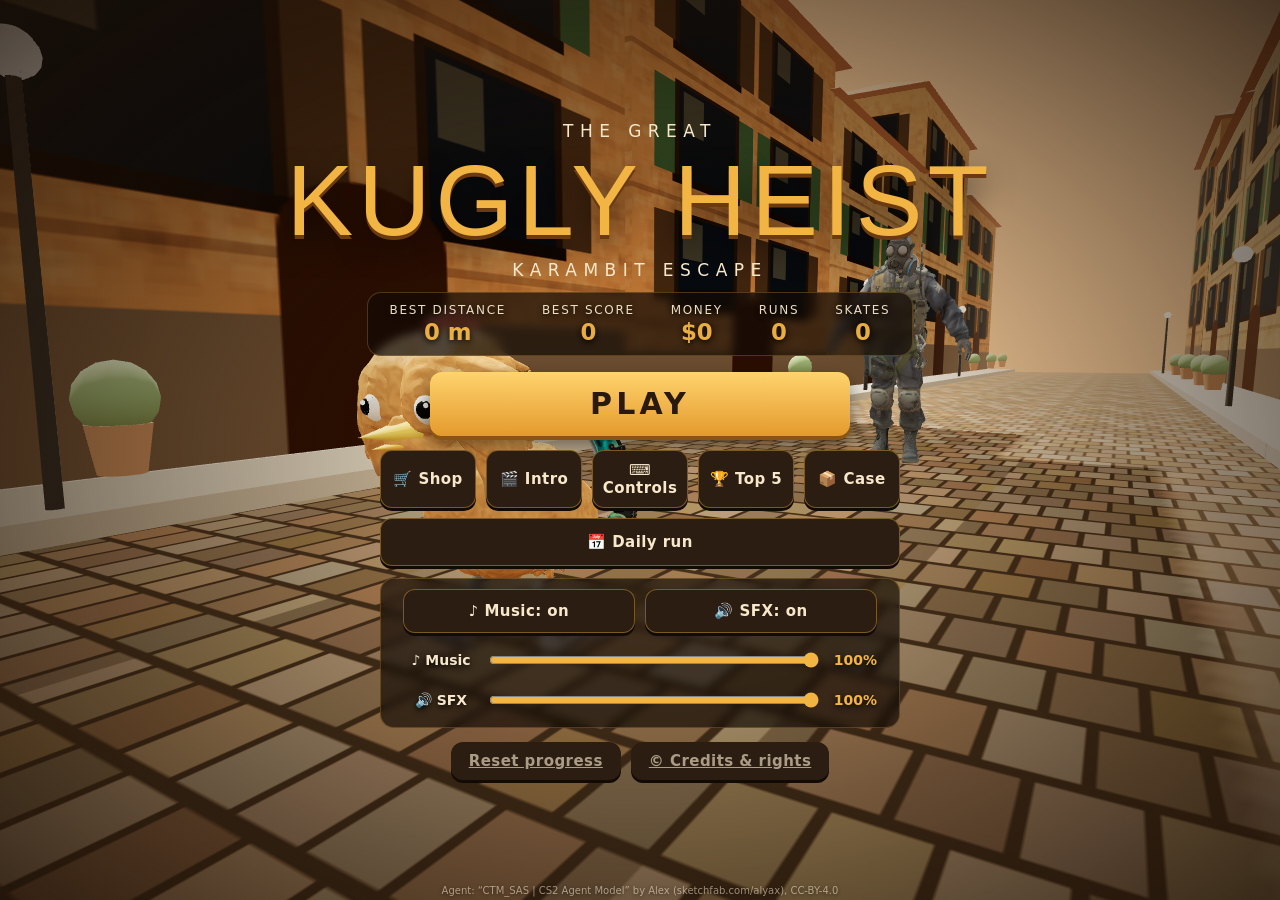
==== commit f3623f0e: "Add files via upload" ====
--- a/index.html
+++ b/index.html
@@ -1,8 +1,8 @@
 <!DOCTYPE html>
 <html lang="en"><head><meta charset="utf-8"><meta name="viewport" content="width=device-width,initial-scale=1,viewport-fit=cover"><title>KUGLY HEIST</title>
 <meta name="description" content="Kugly Heist: a 3D endless runner in your browser. Dodge obstacles, grab coins and power-ups, and escape with the karambit."><meta name="theme-color" content="#1b130c"><meta property="og:title" content="KUGLY HEIST"><meta property="og:description" content="The Great Kugly Heist: Karambit Escape. A 3D endless runner in your browser."><meta property="og:type" content="website">
-<meta http-equiv="Cache-Control" content="no-cache, must-revalidate"><script>/* delete caches from older versions, then register the offline service worker (sw.js) */try{window.caches&&caches.keys().then(function(k){k.forEach(function(x){if(x.indexOf('kugly-heist-')!==0)caches.delete(x)})});navigator.serviceWorker&&addEventListener('load',function(){navigator.serviceWorker.register('sw.js').catch(function(e){console.warn('[sw]',e)})})}catch(e){}console.log('[kugly-heist] build 20261110f')</script>
-<link rel="icon" type="image/png" href="icon-192.png"><link rel="apple-touch-icon" href="icon-192.png"><link rel="manifest" href="manifest.webmanifest"><link rel="stylesheet" href="css/style.css?v=20261110f"></head><body>
+<meta http-equiv="Cache-Control" content="no-cache, must-revalidate"><script>/* delete caches from older versions, then register the offline service worker (sw.js) */try{window.caches&&caches.keys().then(function(k){k.forEach(function(x){if(x.indexOf('kugly-heist-')!==0)caches.delete(x)})});navigator.serviceWorker&&addEventListener('load',function(){navigator.serviceWorker.register('sw.js').catch(function(e){console.warn('[sw]',e)})})}catch(e){}console.log('[kugly-heist] build 20261110r')</script>
+<link rel="icon" type="image/png" href="icon-192.png"><link rel="apple-touch-icon" href="icon-192.png"><link rel="manifest" href="manifest.webmanifest"><link rel="stylesheet" href="css/style.css?v=20261110r"></head><body>
 <div id="intro"><video id="introv" preload="none" playsinline webkit-playsinline disablepictureinpicture></video><button class="s" id="skip">SKIP ▶▶</button></div>
 <div id="hud" class="hide"><div class="l"><div id="d">0 m</div><div id="s">0</div><div id="m">$0</div><div id="pu"></div></div>
 <div id="chase"><span>KUGLY</span><i><b id="cb"></b></i></div><div id="zn"></div><div id="tut" class="hide"></div><button id="pb" class="s" aria-label="Pause">❚❚</button></div>
@@ -15,16 +15,16 @@
 <div class="credit">Agent: “CTM_SAS | CS2 Agent Model” by Alex (sketchfab.com/alyax), CC-BY-4.0</div><div class="mrow"><button class="s dng" id="rs">Reset progress</button><button class="s dng" id="crb">© Credits &amp; rights</button></div></div></div>
 <div id="shop" class="panel hide"><h2>SHOP</h2><div class="st"><div>Money<b id="shm">$0</b></div></div><div id="shl"></div><button class="s" id="shb">Back</button></div>
 <div id="ctl" class="panel hide"><h2>CONTROLS</h2><div id="ctll"></div><div class="help">Click a key, then press the new one · Backspace removes it · Esc cancels<br>Gamepad: stick / D-pad move · A jump · B slide · Y skateboard · Start pause</div><div><button class="s" id="ctr">Reset defaults</button> <button class="s" id="ctb">Back</button></div></div>
-<div id="case" class="panel hide"><h2>KUGLY CASE</h2><div class="st"><div>Money<b id="cs_m">$0</b></div><div>Opened<b id="cs_n">0</b></div></div><div id="cs_roll"><div id="cs_strip"></div><i id="cs_mark"></i></div><div id="cs_res" class="help">Open a case for $100 and see what drops.</div><button id="cs_open">Open case · $100</button><div class="help">Odds: Mil-Spec 79.9% · Restricted 16% · Classified 3.2% · Covert 0.64% · Rare ★ 0.26%</div><div id="cs_inv"></div><button class="s" id="cs_back">Back</button></div>
+<div id="case" class="panel hide"><h2>KUGLY CASE</h2><div class="st"><div>Money<b id="cs_m">$0</b></div><div>Opened<b id="cs_n">0</b></div></div><div id="cs_roll"><div id="cs_strip"></div><i id="cs_mark"></i><i id="cs_bar"></i></div><div id="cs_res" class="help">Open a case for $100 and see what drops.</div><button id="cs_open">Open case · $100</button><div class="help">Odds: Mil-Spec 79.9% · Restricted 16% · Classified 3.2% · Covert 0.64% · Rare ★ 0.26%</div><div id="cs_inv"></div><button class="s" id="cs_back">Back</button><div id="cs_rev" class="hide"><div id="cs_card"></div></div></div>
 <div id="top" class="panel hide"><h2>TOP 5 RUNS</h2><div id="topl"></div><button class="s" id="tpx">Back</button></div>
 <div id="cr" class="panel hide"><h2>CREDITS &amp; RIGHTS</h2><div id="crl"></div><button class="s" id="crx">Back</button></div>
 <div id="pause" class="panel hide"><h2>PAUSED</h2><button id="res">RESUME</button><button id="rst" class="s">Restart</button><button id="mm" class="s">Main menu</button><div class="vol"><label>♪ Music <input type="range" class="vs" data-k="mv" min="0" max="100" step="5"><b></b></label><label>🔊 SFX <input type="range" class="vs" data-k="sv" min="0" max="100" step="5"><b></b></label></div></div>
 <div id="over" class="panel hide"><h2>BUSTED!</h2><div class="rec" id="rec"></div>
 <div class="st"><div>Distance<b id="od">0</b></div><div>Score<b id="os">0</b></div><div>Money<b id="om">0</b></div></div>
 <button id="again">RESTART</button><button id="mm2" class="s">Main menu</button></div>
-<script src="js/three.min.js?v=20261110f"></script>
-<script src="js/GLTFLoader.js?v=20261110f"></script>
-<script src="js/data-icons.js?v=20261110f"></script>
-<script src="js/game.js?v=20261110k"></script>
-<script src="js/intro.js?v=20261110f"></script>
+<script src="js/three.min.js?v=20261110r"></script>
+<script src="js/GLTFLoader.js?v=20261110r"></script>
+<script src="js/data-icons.js?v=20261110r"></script>
+<script src="js/game.js?v=20261110r"></script>
+<script src="js/intro.js?v=20261110r"></script>
 </body></html>
--- a/css/style.css
+++ b/css/style.css
@@ -186,22 +186,61 @@
 @media (max-width:480px){.nav{grid-template-columns:repeat(2,1fr)}}
 #dailyb{grid-column:1/-1}
 
-/* ---------- Case (gamble) ---------- */
-#case{background:rgba(20,10,4,.8);backdrop-filter:blur(6px);-webkit-backdrop-filter:blur(6px)}
+/* ---------- Case (CS-style roll) ---------- */
+#case{background:rgba(14,9,5,.86);backdrop-filter:blur(6px);-webkit-backdrop-filter:blur(6px);overflow-y:auto;touch-action:pan-y;justify-content:safe center}
 #case h2{margin-bottom:4px}
 #case .st>div{background:#140c06b8;border:1px solid #f2b54440;border-radius:12px;padding:10px 20px;min-width:96px}
-#cs_roll{position:relative;overflow:hidden;width:min(620px,94vw);height:128px;background:#0009;border:2px solid #f2b54455;border-radius:14px}
-#cs_strip{position:absolute;left:0;top:0;height:100%;display:flex;gap:6px;padding:8px 0;box-sizing:border-box;will-change:transform}
-#cs_mark{position:absolute;left:50%;top:0;bottom:0;width:3px;margin-left:-1.5px;background:#ffd060;box-shadow:0 0 10px #ffd060}
-.cs_it{flex:0 0 104px;height:100%;box-sizing:border-box;display:flex;flex-direction:column;align-items:center;justify-content:center;gap:4px;padding:4px;background:#1b110a;border-bottom:4px solid var(--rc);border-radius:8px;font-size:11px;line-height:1.2;color:var(--cream)}
-.cs_it span{font-size:26px}
+#cs_roll{--cw:clamp(108px,19vw,140px);position:relative;flex:none;overflow:hidden;width:min(780px,96vw);height:calc(var(--cw)*1.12 + 16px);background:linear-gradient(#0d1116,#171d24);border:1px solid #3a4452;border-radius:6px;box-shadow:inset 0 0 36px #000c,0 12px 40px #000a}
+#cs_roll::before,#cs_roll::after{content:"";position:absolute;top:0;bottom:0;width:16%;z-index:2;pointer-events:none}
+#cs_roll::before{left:0;background:linear-gradient(90deg,#0b0e12,#0b0e1200)}
+#cs_roll::after{right:0;background:linear-gradient(270deg,#0b0e12,#0b0e1200)}
+#cs_strip{position:absolute;left:0;top:0;height:100%;display:flex;gap:4px;padding:8px 0;box-sizing:border-box;will-change:transform;transition:opacity .4s}
+#cs_roll.unlock #cs_strip{opacity:.35}
+#cs_mark{position:absolute;left:50%;top:0;bottom:0;width:2px;margin-left:-1px;z-index:3;background:#ffd868;box-shadow:0 0 12px 1px #ffd868aa}
+#cs_mark::before,#cs_mark::after{content:"";position:absolute;left:50%;margin-left:-8px;border:8px solid transparent}
+#cs_mark::before{top:0;border-top-color:#ffd868}
+#cs_mark::after{bottom:0;border-bottom-color:#ffd868}
+#cs_bar{position:absolute;left:0;bottom:0;height:3px;width:0;z-index:3;background:#ffd868;box-shadow:0 0 10px #ffd868}
+#cs_roll.unlock #cs_bar{animation:csbar .95s cubic-bezier(.3,0,.2,1) forwards}
+@keyframes csbar{to{width:100%}}
+.cs_it{flex:0 0 var(--cw);height:100%;box-sizing:border-box;display:flex;flex-direction:column;align-items:center;justify-content:flex-end;gap:1px;padding:6px 6px 7px;border-bottom:4px solid var(--rc);border-radius:3px;text-align:center;color:#e9eef3;background:#1c232b;background:radial-gradient(ellipse at 50% 100%,color-mix(in srgb,var(--rc) 42%,transparent),transparent 72%),linear-gradient(#2a323c,#1a2027);transition:opacity .5s,transform .5s}
+.cs_it .im{display:flex;align-items:center;justify-content:center;width:100%;aspect-ratio:4/3;margin-bottom:2px}
+.cs_it .im img{width:100%;height:100%;object-fit:contain;display:block;pointer-events:none;filter:drop-shadow(0 4px 6px #0008)}
+.cs_it .im:empty::before{content:"";width:64%;height:14%;background:var(--rc);opacity:.4;border-radius:3px;transform:skewX(-20deg)}
+.cs_it small{font-size:11px;line-height:1.15;color:#8e9baa;max-width:100%;overflow:hidden;text-overflow:ellipsis;white-space:nowrap}
+.cs_it b{font-size:13px;line-height:1.15;font-weight:700;color:#fff;min-height:1.15em;max-width:100%;overflow:hidden;text-overflow:ellipsis;white-space:nowrap}
+.cs_gold .im{font-size:calc(var(--cw)*.42);line-height:1;color:var(--rc);text-shadow:0 0 18px var(--rc)}
+.cs_gold b{color:var(--rc);font-size:20px}
+#cs_roll.done .cs_it:not(.win){opacity:.28}
+.cs_it.win{transform:scale(1.04);animation:cswin 1s ease-in-out infinite alternate}
+@keyframes cswin{from{box-shadow:0 0 0 0 var(--rc)}to{box-shadow:0 0 22px 2px var(--rc)}}
 #cs_open{min-width:220px}
 #cs_open[disabled]{background:#44352a;color:#a8978a;box-shadow:none}
+#cs_res{min-height:1.5em}
 #cs_res b{font-size:1.15em}
-#cs_inv{display:flex;flex-direction:column;gap:6px;width:min(560px,92vw);max-height:30vh;overflow-y:auto}
+#case.rolling #cs_inv,#case.rolling .help:not(#cs_res),#case.rolling #cs_back{opacity:.25;pointer-events:none;transition:opacity .3s}
+#cs_inv{display:flex;flex-direction:column;gap:6px;width:min(560px,92vw);max-height:30vh;overflow-y:auto;touch-action:pan-y}
 #cs_inv .sr{padding:6px 12px;border-left:5px solid var(--rc)}
 #cs_inv .sr button{min-width:84px;min-height:36px;font-size:13px}
-.cs_it span img{width:92px;height:57px;object-fit:contain;display:block;pointer-events:none}
-.cs_it:has(img) span{height:57px;display:flex;align-items:center}
 #cs_inv .cs_th{flex:0 0 auto}#cs_inv .cs_th img{width:72px;height:45px;object-fit:contain;display:block}#cs_inv .cs_th:empty{display:none}
-.cs_it span:empty{display:none}
+/* reveal: dark backdrop, rarity glow, the item big in the middle */
+#cs_rev{position:absolute;inset:0;z-index:10;display:flex;align-items:center;justify-content:center;background:#04060afa;overflow:hidden;animation:csin .35s ease-out}
+#cs_rev.hi{animation:csfl .6s ease-out}
+@keyframes csin{from{opacity:0}to{opacity:1}}
+@keyframes csfl{from{background-color:color-mix(in srgb,var(--rc) 55%,#fff)}to{background-color:#04060afa}}
+#cs_rev::before{content:"";position:absolute;left:50%;top:46%;width:min(150vmin,1100px);height:min(150vmin,1100px);transform:translate(-50%,-50%);background:radial-gradient(circle,var(--rc),transparent 60%);opacity:.5;pointer-events:none}
+#cs_rev.hi::after{content:"";position:absolute;left:50%;top:46%;width:min(190vmin,1500px);height:min(190vmin,1500px);margin:calc(min(190vmin,1500px)/-2) 0 0 calc(min(190vmin,1500px)/-2);background:repeating-conic-gradient(var(--rc) 0 5deg,transparent 5deg 20deg);opacity:.2;-webkit-mask-image:radial-gradient(circle,#000 0,transparent 62%);mask-image:radial-gradient(circle,#000 0,transparent 62%);animation:csspin 22s linear infinite;pointer-events:none}
+@keyframes csspin{to{transform:rotate(360deg)}}
+#cs_card{position:relative;z-index:1;display:flex;flex-direction:column;align-items:center;gap:4px;padding:0 16px;animation:cspop .55s cubic-bezier(.2,1.3,.4,1)}
+#cs_rev.hi #cs_card{animation:cspop .55s cubic-bezier(.2,1.3,.4,1),csshake .5s .1s}
+@keyframes cspop{from{transform:scale(.55);opacity:0}to{transform:scale(1);opacity:1}}
+@keyframes csshake{20%{translate:-7px 3px}40%{translate:6px -4px}60%{translate:-4px 2px}80%{translate:3px -1px}to{translate:0 0}}
+#cs_card .rl{font-size:clamp(12px,2.2vw,16px);letter-spacing:.14em;color:var(--rc);font-weight:700;text-shadow:0 0 14px var(--rc)}
+#cs_card .big{width:min(66vw,400px,52vh*1.33);aspect-ratio:4/3;display:flex;align-items:center;justify-content:center}
+#cs_card .big img{width:100%;height:100%;object-fit:contain;filter:drop-shadow(0 10px 18px #000c) drop-shadow(0 0 22px color-mix(in srgb,var(--rc) 55%,transparent))}
+#cs_card .big:empty::before{content:"";width:60%;height:12%;background:var(--rc);opacity:.5;border-radius:4px;transform:skewX(-20deg)}
+#cs_card small{font-size:clamp(14px,2.6vw,20px);color:#9fb0c2}
+#cs_card b{font-size:clamp(22px,5vw,40px);font-family:Impact,"Arial Black",sans-serif;letter-spacing:.03em;color:var(--rc);text-shadow:0 2px 0 #000a,0 0 24px color-mix(in srgb,var(--rc) 60%,transparent);line-height:1.1}
+#cs_card .bt{display:flex;gap:12px;margin-top:12px}
+#cs_card button:focus-visible{outline:2px solid #ffffff99;outline-offset:3px}
+@media (prefers-reduced-motion:reduce){#cs_card,#cs_rev.hi #cs_card,#cs_rev.hi::after,.cs_it.win{animation:none}}
